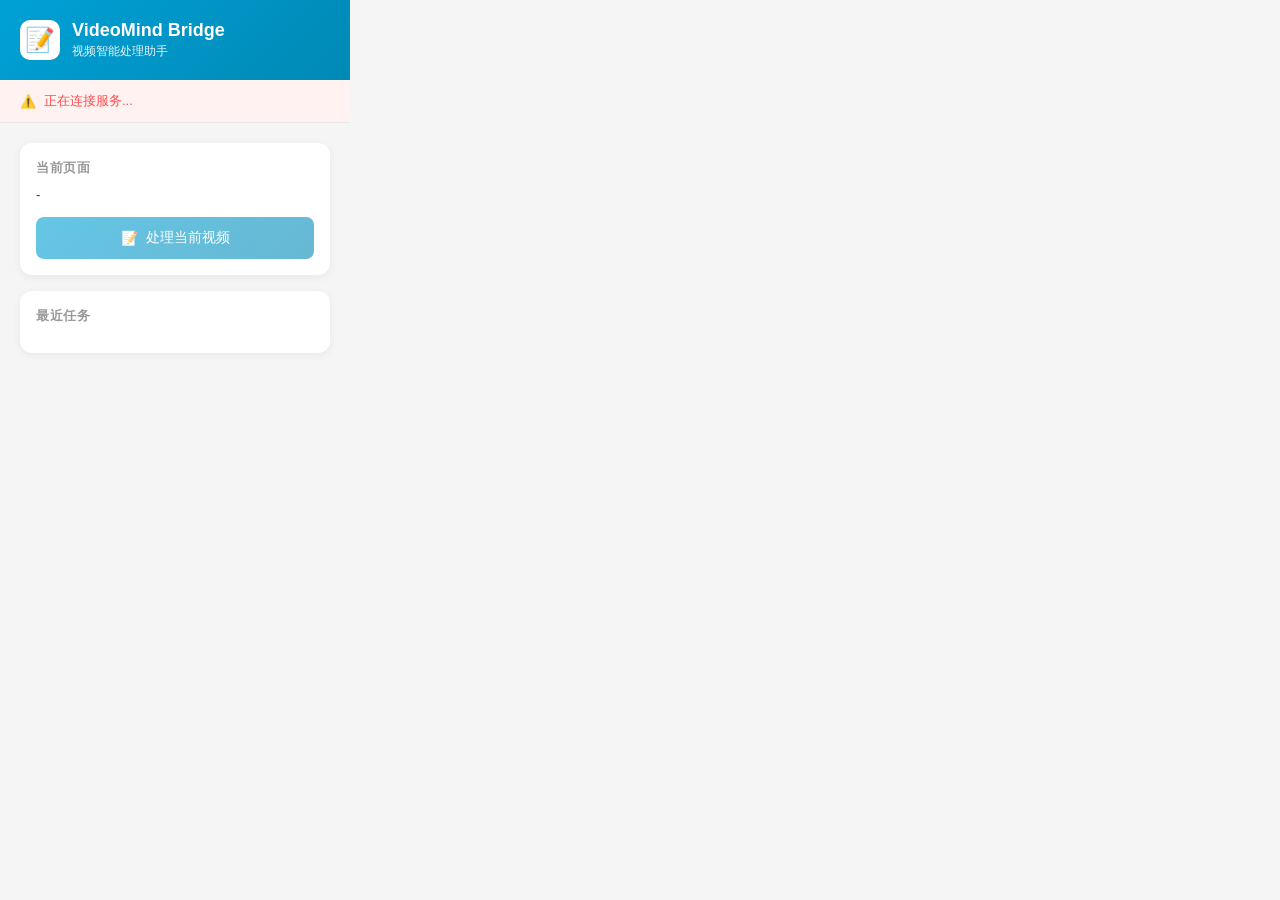
==== browser-extension/popup.html @ c365ba6c "feat: 添加浏览器扩展示例 新增浏览器扩展，支持在视频页面一键处理： - manifest.json - Chrome/Firefox扩展配置 - content.js - 注入视频页面的处理按钮" ====
<!DOCTYPE html>
<html lang="zh-CN">
<head>
  <meta charset="UTF-8">
  <meta name="viewport" content="width=device-width, initial-scale=1.0">
  <title>VideoMind Bridge</title>
  <style>
    * {
      margin: 0;
      padding: 0;
      box-sizing: border-box;
    }

    body {
      width: 350px;
      min-height: 400px;
      font-family: -apple-system, BlinkMacSystemFont, 'Segoe UI', Roboto, 'Helvetica Neue', Arial, sans-serif;
      background: #f5f5f5;
    }

    .header {
      background: linear-gradient(135deg, #00a1d6 0%, #0089b5 100%);
      color: white;
      padding: 20px;
      display: flex;
      align-items: center;
      gap: 12px;
    }

    .header-icon {
      width: 40px;
      height: 40px;
      background: white;
      border-radius: 10px;
      display: flex;
      align-items: center;
      justify-content: center;
      font-size: 24px;
    }

    .header-text h1 {
      font-size: 18px;
      font-weight: 600;
      margin-bottom: 2px;
    }

    .header-text p {
      font-size: 12px;
      opacity: 0.9;
    }

    .status-bar {
      padding: 12px 20px;
      display: flex;
      align-items: center;
      gap: 8px;
      font-size: 13px;
      border-bottom: 1px solid #e8e8e8;
    }

    .status-bar.connected {
      background: #f6ffed;
      color: #52c41a;
    }

    .status-bar.disconnected {
      background: #fff2f0;
      color: #ff4d4f;
    }

    .content {
      padding: 20px;
    }

    .current-page {
      background: white;
      border-radius: 12px;
      padding: 16px;
      margin-bottom: 16px;
      box-shadow: 0 2px 8px rgba(0,0,0,0.06);
    }

    .current-page h3 {
      font-size: 13px;
      color: #999;
      margin-bottom: 8px;
      text-transform: uppercase;
      letter-spacing: 0.5px;
    }

    .page-url {
      font-size: 13px;
      color: #333;
      word-break: break-all;
      line-height: 1.5;
      margin-bottom: 12px;
    }

    .btn-primary {
      width: 100%;
      padding: 12px;
      background: linear-gradient(135deg, #00a1d6 0%, #0089b5 100%);
      color: white;
      border: none;
      border-radius: 8px;
      font-size: 14px;
      font-weight: 500;
      cursor: pointer;
      transition: all 0.3s ease;
      display: flex;
      align-items: center;
      justify-content: center;
      gap: 8px;
    }

    .btn-primary:hover:not(:disabled) {
      transform: translateY(-1px);
      box-shadow: 0 4px 12px rgba(0, 161, 214, 0.3);
    }

    .btn-primary:disabled {
      opacity: 0.6;
      cursor: not-allowed;
    }

    .btn-primary.processing {
      background: linear-gradient(135deg, #faad14 0%, #d48806 100%);
    }

    .recent-tasks {
      background: white;
      border-radius: 12px;
      padding: 16px;
      box-shadow: 0 2px 8px rgba(0,0,0,0.06);
    }

    .recent-tasks h3 {
      font-size: 13px;
      color: #999;
      margin-bottom: 12px;
      text-transform: uppercase;
      letter-spacing: 0.5px;
      display: flex;
      justify-content: space-between;
      align-items: center;
    }

    .task-list {
      max-height: 200px;
      overflow-y: auto;
    }

    .task-item {
      padding: 12px;
      border: 1px solid #f0f0f0;
      border-radius: 8px;
      margin-bottom: 8px;
      cursor: pointer;
      transition: all 0.2s ease;
    }

    .task-item:hover {
      border-color: #00a1d6;
      background: #f0f9ff;
    }

    .task-item:last-child {
      margin-bottom: 0;
    }

    .task-title {
      font-size: 13px;
      font-weight: 500;
      color: #333;
      margin-bottom: 4px;
      white-space: nowrap;
      overflow: hidden;
      text-overflow: ellipsis;
    }

    .task-meta {
      display: flex;
      align-items: center;
      gap: 8px;
      font-size: 11px;
      color: #999;
    }

    .task-status {
      padding: 2px 6px;
      border-radius: 4px;
      font-size: 10px;
      font-weight: 500;
    }

    .task-status.pending {
      background: #f0f0f0;
      color: #666;
    }

    .task-status.processing {
      background: #e6f7ff;
      color: #1890ff;
    }

    .task-status.completed {
      background: #f6ffed;
      color: #52c41a;
    }

    .task-status.failed {
      background: #fff2f0;
      color: #ff4d4f;
    }

    .empty-state {
      text-align: center;
      padding: 30px 20px;
      color: #999;
    }

    .empty-state-icon {
      font-size: 48px;
      margin-bottom: 12px;
    }

    .empty-state-text {
      font-size: 13px;
    }

    .footer {
      padding: 12px 20px;
      text-align: center;
      font-size: 11px;
      color: #999;
      border-top: 1px solid #e8e8e8;
    }

    .spinner {
      width: 16px;
      height: 16px;
      border: 2px solid rgba(255,255,255,0.3);
      border-top-color: white;
      border-radius: 50%;
      animation: spin 0.8s linear infinite;
    }

    @keyframes spin {
      to { transform: rotate(360deg); }
    }
  </style>
</head>
<body>
  <div class="header">
    <div class="header-icon">📝</div>
    <div class="header-text">
      <h1>VideoMind Bridge</h1>
      <p>视频智能处理助手</p>
    </div>
  </div>

  <div id="status-bar" class="status-bar disconnected">
    <span id="status-icon">⚠️</span>
    <span id="status-text">正在连接服务...</span>
  </div>

  <div class="content">
    <div class="current-page">
      <h3>当前页面</h3>
      <div id="page-url" class="page-url">-</div>
      <button id="process-btn" class="btn-primary" disabled>
        <span>📝</span>
        <span>处理当前视频</span>
      </button>
    </div>

    <div class="recent-tasks">
      <h3>
        最近任务
        <span id="task-count"
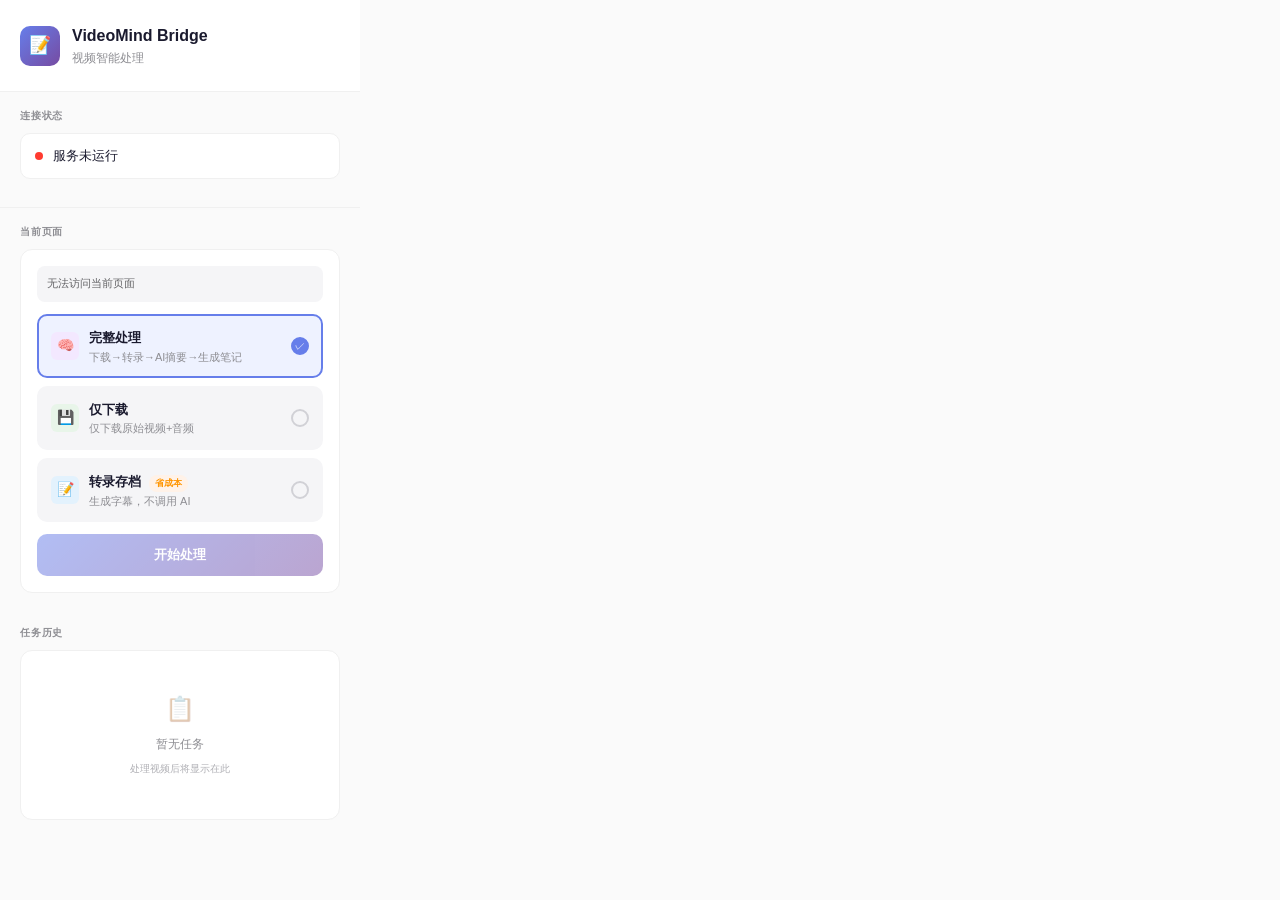
==== commit b5b4b1d8: "feat: v2 内容价值处理引擎 + 项目清理 - Phase 0: 多提取器引擎 (Bilibili/YouTube/Coze/yt-dlp/抖音/小红书)   + 成本感知路由 + Hermes" ====
--- a/browser-extension/popup.html
+++ b/browser-extension/popup.html
@@ -12,269 +12,430 @@
     }
 
     body {
-      width: 350px;
-      min-height: 400px;
-      font-family: -apple-system, BlinkMacSystemFont, 'Segoe UI', Roboto, 'Helvetica Neue', Arial, sans-serif;
-      background: #f5f5f5;
+      width: 360px;
+      font-family: -apple-system, BlinkMacSystemFont, 'Segoe UI', Roboto, sans-serif;
+      background: #FAFAFA;
+      color: #1A1A2E;
+      line-height: 1.5;
     }
 
     .header {
-      background: linear-gradient(135deg, #00a1d6 0%, #0089b5 100%);
-      color: white;
-      padding: 20px;
+      background: #FFFFFF;
+      padding: 24px 20px;
+      border-bottom: 1px solid #F0F0F0;
+    }
+
+    .brand {
       display: flex;
       align-items: center;
       gap: 12px;
     }
 
-    .header-icon {
+    .brand-icon {
       width: 40px;
       height: 40px;
-      background: white;
+      background: linear-gradient(135deg, #667eea 0%, #764ba2 100%);
       border-radius: 10px;
       display: flex;
       align-items: center;
       justify-content: center;
-      font-size: 24px;
-    }
-
-    .header-text h1 {
+      color: white;
       font-size: 18px;
+    }
+
+    .brand-info h1 {
+      font-size: 16px;
       font-weight: 600;
-      margin-bottom: 2px;
-    }
-
-    .header-text p {
+      color: #1A1A2E;
+    }
+
+    .brand-info p {
       font-size: 12px;
-      opacity: 0.9;
-    }
-
-    .status-bar {
-      padding: 12px 20px;
-      display: flex;
-      align-items: center;
-      gap: 8px;
+      color: #8E8E93;
+      margin-top: 1px;
+    }
+
+    .section {
+      padding: 16px 20px;
+    }
+
+    .section-title {
+      font-size: 10px;
+      font-weight: 600;
+      color: #8E8E93;
+      text-transform: uppercase;
+      letter-spacing: 0.8px;
+      margin-bottom: 10px;
+    }
+
+    .connection-status {
+      display: flex;
+      align-items: center;
+      gap: 10px;
+      padding: 12px 14px;
+      background: #FFFFFF;
+      border-radius: 10px;
+      margin-bottom: 12px;
+      border: 1px solid #F0F0F0;
+    }
+
+    .status-dot {
+      width: 8px;
+      height: 8px;
+      border-radius: 50%;
+      background: #8E8E93;
+      flex-shrink: 0;
+    }
+
+    .status-dot.connected {
+      background: #34C759;
+    }
+
+    .status-dot.disconnected {
+      background: #FF3B30;
+    }
+
+    .status-text {
       font-size: 13px;
-      border-bottom: 1px solid #e8e8e8;
-    }
-
-    .status-bar.connected {
-      background: #f6ffed;
-      color: #52c41a;
-    }
-
-    .status-bar.disconnected {
-      background: #fff2f0;
-      color: #ff4d4f;
-    }
-
-    .content {
-      padding: 20px;
-    }
-
-    .current-page {
-      background: white;
+      color: #1A1A2E;
+      flex: 1;
+    }
+
+    .card {
+      background: #FFFFFF;
       border-radius: 12px;
       padding: 16px;
-      margin-bottom: 16px;
-      box-shadow: 0 2px 8px rgba(0,0,0,0.06);
-    }
-
-    .current-page h3 {
+      border: 1px solid #F0F0F0;
+    }
+
+    .url-display {
+      font-size: 11px;
+      color: #636366;
+      word-break: break-all;
+      padding: 10px;
+      background: #F5F5F7;
+      border-radius: 8px;
+      margin-bottom: 12px;
+      font-family: 'SF Mono', Monaco, monospace;
+      line-height: 1.5;
+    }
+
+    .mode-selector {
+      display: flex;
+      flex-direction: column;
+      gap: 8px;
+      margin-bottom: 12px;
+    }
+
+    .mode-option {
+      display: flex;
+      align-items: center;
+      gap: 10px;
+      padding: 12px;
+      background: #F5F5F7;
+      border-radius: 10px;
+      cursor: pointer;
+      transition: all 0.15s ease;
+      border: 2px solid transparent;
+    }
+
+    .mode-option:hover {
+      background: #E8E8EA;
+    }
+
+    .mode-option.active {
+      background: #EEF2FF;
+      border-color: #667eea;
+    }
+
+    .mode-option.disabled {
+      opacity: 0.5;
+      cursor: not-allowed;
+    }
+
+    .mode-icon {
+      width: 28px;
+      height: 28px;
+      border-radius: 6px;
+      display: flex;
+      align-items: center;
+      justify-content: center;
+      font-size: 14px;
+      flex-shrink: 0;
+    }
+
+    .mode-info {
+      flex: 1;
+      min-width: 0;
+    }
+
+    .mode-name {
       font-size: 13px;
-      color: #999;
-      margin-bottom: 8px;
-      text-transform: uppercase;
-      letter-spacing: 0.5px;
-    }
-
-    .page-url {
+      font-weight: 600;
+      color: #1A1A2E;
+      margin-bottom: 2px;
+    }
+
+    .mode-desc {
+      font-size: 11px;
+      color: #8E8E93;
+      line-height: 1.3;
+    }
+
+    .mode-check {
+      width: 18px;
+      height: 18px;
+      border-radius: 50%;
+      border: 2px solid #D1D1D6;
+      display: flex;
+      align-items: center;
+      justify-content: center;
+      font-size: 10px;
+      color: transparent;
+      flex-shrink: 0;
+      transition: all 0.15s ease;
+    }
+
+    .mode-option.active .mode-check {
+      background: #667eea;
+      border-color: #667eea;
+      color: white;
+    }
+
+    .mode-option.disabled .mode-check {
+      border-color: #D1D1D6;
+      color: #8E8E93;
+    }
+
+    .btn {
+      width: 100%;
+      padding: 12px 16px;
+      border: none;
+      border-radius: 10px;
       font-size: 13px;
-      color: #333;
-      word-break: break-all;
-      line-height: 1.5;
-      margin-bottom: 12px;
+      font-weight: 600;
+      cursor: pointer;
+      transition: all 0.2s ease;
+      display: flex;
+      align-items: center;
+      justify-content: center;
     }
 
     .btn-primary {
-      width: 100%;
-      padding: 12px;
-      background: linear-gradient(135deg, #00a1d6 0%, #0089b5 100%);
+      background: linear-gradient(135deg, #667eea 0%, #764ba2 100%);
       color: white;
-      border: none;
-      border-radius: 8px;
-      font-size: 14px;
-      font-weight: 500;
-      cursor: pointer;
-      transition: all 0.3s ease;
-      display: flex;
-      align-items: center;
-      justify-content: center;
-      gap: 8px;
     }
 
     .btn-primary:hover:not(:disabled) {
       transform: translateY(-1px);
-      box-shadow: 0 4px 12px rgba(0, 161, 214, 0.3);
+      box-shadow: 0 4px 12px rgba(102, 126, 234, 0.3);
+    }
+
+    .btn-primary:active:not(:disabled) {
+      transform: translateY(0);
     }
 
     .btn-primary:disabled {
-      opacity: 0.6;
+      opacity: 0.5;
       cursor: not-allowed;
+      transform: none;
+      box-shadow: none;
     }
 
     .btn-primary.processing {
-      background: linear-gradient(135deg, #faad14 0%, #d48806 100%);
-    }
-
-    .recent-tasks {
-      background: white;
-      border-radius: 12px;
-      padding: 16px;
-      box-shadow: 0 2px 8px rgba(0,0,0,0.06);
-    }
-
-    .recent-tasks h3 {
-      font-size: 13px;
-      color: #999;
-      margin-bottom: 12px;
-      text-transform: uppercase;
-      letter-spacing: 0.5px;
-      display: flex;
+      background: #8E8E93;
+    }
+
+    .task-list {
+      max-height: 160px;
+      overflow-y: auto;
+    }
+
+    .task-item {
+      display: flex;
+      align-items: flex-start;
       justify-content: space-between;
-      align-items: center;
-    }
-
-    .task-list {
-      max-height: 200px;
-      overflow-y: auto;
-    }
-
-    .task-item {
       padding: 12px;
-      border: 1px solid #f0f0f0;
-      border-radius: 8px;
-      margin-bottom: 8px;
+      border-radius: 10px;
+      margin-bottom: 6px;
       cursor: pointer;
-      transition: all 0.2s ease;
-    }
-
-    .task-item:hover {
-      border-color: #00a1d6;
-      background: #f0f9ff;
+      transition: all 0.15s ease;
+      background: #F5F5F7;
     }
 
     .task-item:last-child {
       margin-bottom: 0;
     }
 
-    .task-title {
-      font-size: 13px;
-      font-weight: 500;
-      color: #333;
-      margin-bottom: 4px;
+    .task-item:hover {
+      background: #E8E8EA;
+    }
+
+    .task-info {
+      flex: 1;
+      min-width: 0;
+      margin-right: 10px;
+    }
+
+    .task-url {
+      font-size: 11px;
+      color: #1A1A2E;
       white-space: nowrap;
       overflow: hidden;
       text-overflow: ellipsis;
-    }
-
-    .task-meta {
-      display: flex;
-      align-items: center;
-      gap: 8px;
-      font-size: 11px;
-      color: #999;
+      margin-bottom: 2px;
+    }
+
+    .task-time {
+      font-size: 10px;
+      color: #8E8E93;
     }
 
     .task-status {
-      padding: 2px 6px;
-      border-radius: 4px;
+      padding: 3px 8px;
+      border-radius: 12px;
       font-size: 10px;
       font-weight: 500;
+      white-space: nowrap;
+      flex-shrink: 0;
     }
 
     .task-status.pending {
-      background: #f0f0f0;
-      color: #666;
+      background: #F2F2F7;
+      color: #636366;
     }
 
     .task-status.processing {
-      background: #e6f7ff;
-      color: #1890ff;
-    }
-
-    .task-status.completed {
-      background: #f6ffed;
-      color: #52c41a;
-    }
-
-    .task-status.failed {
-      background: #fff2f0;
-      color: #ff4d4f;
+      background: #FFF2E8;
+      color: #FF9500;
+    }
+
+    .task-status.complete {
+      background: #E8FAE8;
+      color: #34C759;
+    }
+
+    .task-status.error {
+      background: #FFE8E8;
+      color: #FF3B30;
     }
 
     .empty-state {
       text-align: center;
-      padding: 30px 20px;
-      color: #999;
+      padding: 24px 16px;
     }
 
     .empty-state-icon {
-      font-size: 48px;
-      margin-bottom: 12px;
-    }
-
-    .empty-state-text {
-      font-size: 13px;
-    }
-
-    .footer {
-      padding: 12px 20px;
-      text-align: center;
-      font-size: 11px;
-      color: #999;
-      border-top: 1px solid #e8e8e8;
-    }
-
-    .spinner {
-      width: 16px;
-      height: 16px;
-      border: 2px solid rgba(255,255,255,0.3);
-      border-top-color: white;
-      border-radius: 50%;
-      animation: spin 0.8s linear infinite;
-    }
-
-    @keyframes spin {
-      to { transform: rotate(360deg); }
+      font-size: 24px;
+      margin-bottom: 8px;
+      opacity: 0.4;
+    }
+
+    .empty-state p {
+      font-size: 12px;
+      color: #8E8E93;
+      margin-bottom: 2px;
+    }
+
+    .empty-state small {
+      font-size: 10px;
+      color: #B0B0B5;
+    }
+
+    .divider {
+      height: 1px;
+      background: #F0F0F0;
+      margin: 0;
+    }
+
+    .badge {
+      display: inline-block;
+      padding: 2px 6px;
+      background: #FFF2E8;
+      color: #FF9500;
+      font-size: 9px;
+      border-radius: 8px;
+      margin-left: 4px;
     }
   </style>
 </head>
 <body>
   <div class="header">
-    <div class="header-icon">📝</div>
-    <div class="header-text">
-      <h1>VideoMind Bridge</h1>
-      <p>视频智能处理助手</p>
+    <div class="brand">
+      <div class="brand-icon">📝</div>
+      <div class="brand-info">
+        <h1>VideoMind Bridge</h1>
+        <p>视频智能处理</p>
+      </div>
     </div>
   </div>
 
-  <div id="status-bar" class="status-bar disconnected">
-    <span id="status-icon">⚠️</span>
-    <span id="status-text">正在连接服务...</span>
+  <div class="section">
+    <div class="section-title">连接状态</div>
+    <div class="connection-status">
+      <div class="status-dot disconnected" id="status-dot"></div>
+      <span class="status-text" id="status-text">检查服务中...</span>
+    </div>
   </div>
 
-  <div class="content">
-    <div class="current-page">
-      <h3>当前页面</h3>
-      <div id="page-url" class="page-url">-</div>
-      <button id="process-btn" class="btn-primary" disabled>
-        <span>📝</span>
-        <span>处理当前视频</span>
+  <div class="divider"></div>
+
+  <div class="section">
+    <div class="section-title">当前页面</div>
+    <div class="card">
+      <div class="url-display" id="page-url">等待获取页面...</div>
+      
+      <div class="mode-selector">
+        <div class="mode-option active" data-mode="full">
+          <div class="mode-icon" style="background: #F3E8FF;">🧠</div>
+          <div class="mode-info">
+            <div class="mode-name">完整处理</div>
+            <div class="mode-desc">下载→转录→AI摘要→生成笔记</div>
+          </div>
+          <div class="mode-check">✓</div>
+        </div>
+        
+        <div class="mode-option" data-mode="download">
+          <div class="mode-icon" style="background: #E8F5E9;">💾</div>
+          <div class="mode-info">
+            <div class="mode-name">仅下载</div>
+            <div class="mode-desc">仅下载原始视频+音频</div>
+          </div>
+          <div class="mode-check"></div>
+        </div>
+        
+        <div class="mode-option" data-mode="transcribe">
+          <div class="mode-icon" style="background: #E3F2FD;">📝</div>
+          <div class="mode-info">
+            <div class="mode-name">
+              转录存档
+              <span class="badge">省成本</span>
+            </div>
+            <div class="mode-desc">生成字幕，不调用 AI</div>
+          </div>
+          <div class="mode-check"></div>
+        </div>
+      </div>
+
+      <button class="btn btn-primary" id="process-btn" disabled>
+        <span>开始处理</span>
       </button>
     </div>
-
-    <div class="recent-tasks">
-      <h3>
-        最近任务
-        <span id="task-count"+  </div>
+
+  <div class="section">
+    <div class="section-title">任务历史</div>
+    <div class="card">
+      <div class="task-list" id="task-list">
+        <div class="empty-state">
+          <div class="empty-state-icon">📋</div>
+          <p>暂无任务</p>
+          <small>处理视频后将显示在此</small>
+        </div>
+      </div>
+    </div>
+  </div>
+
+  <script src="popup.js"></script>
+</body>
+</html>
